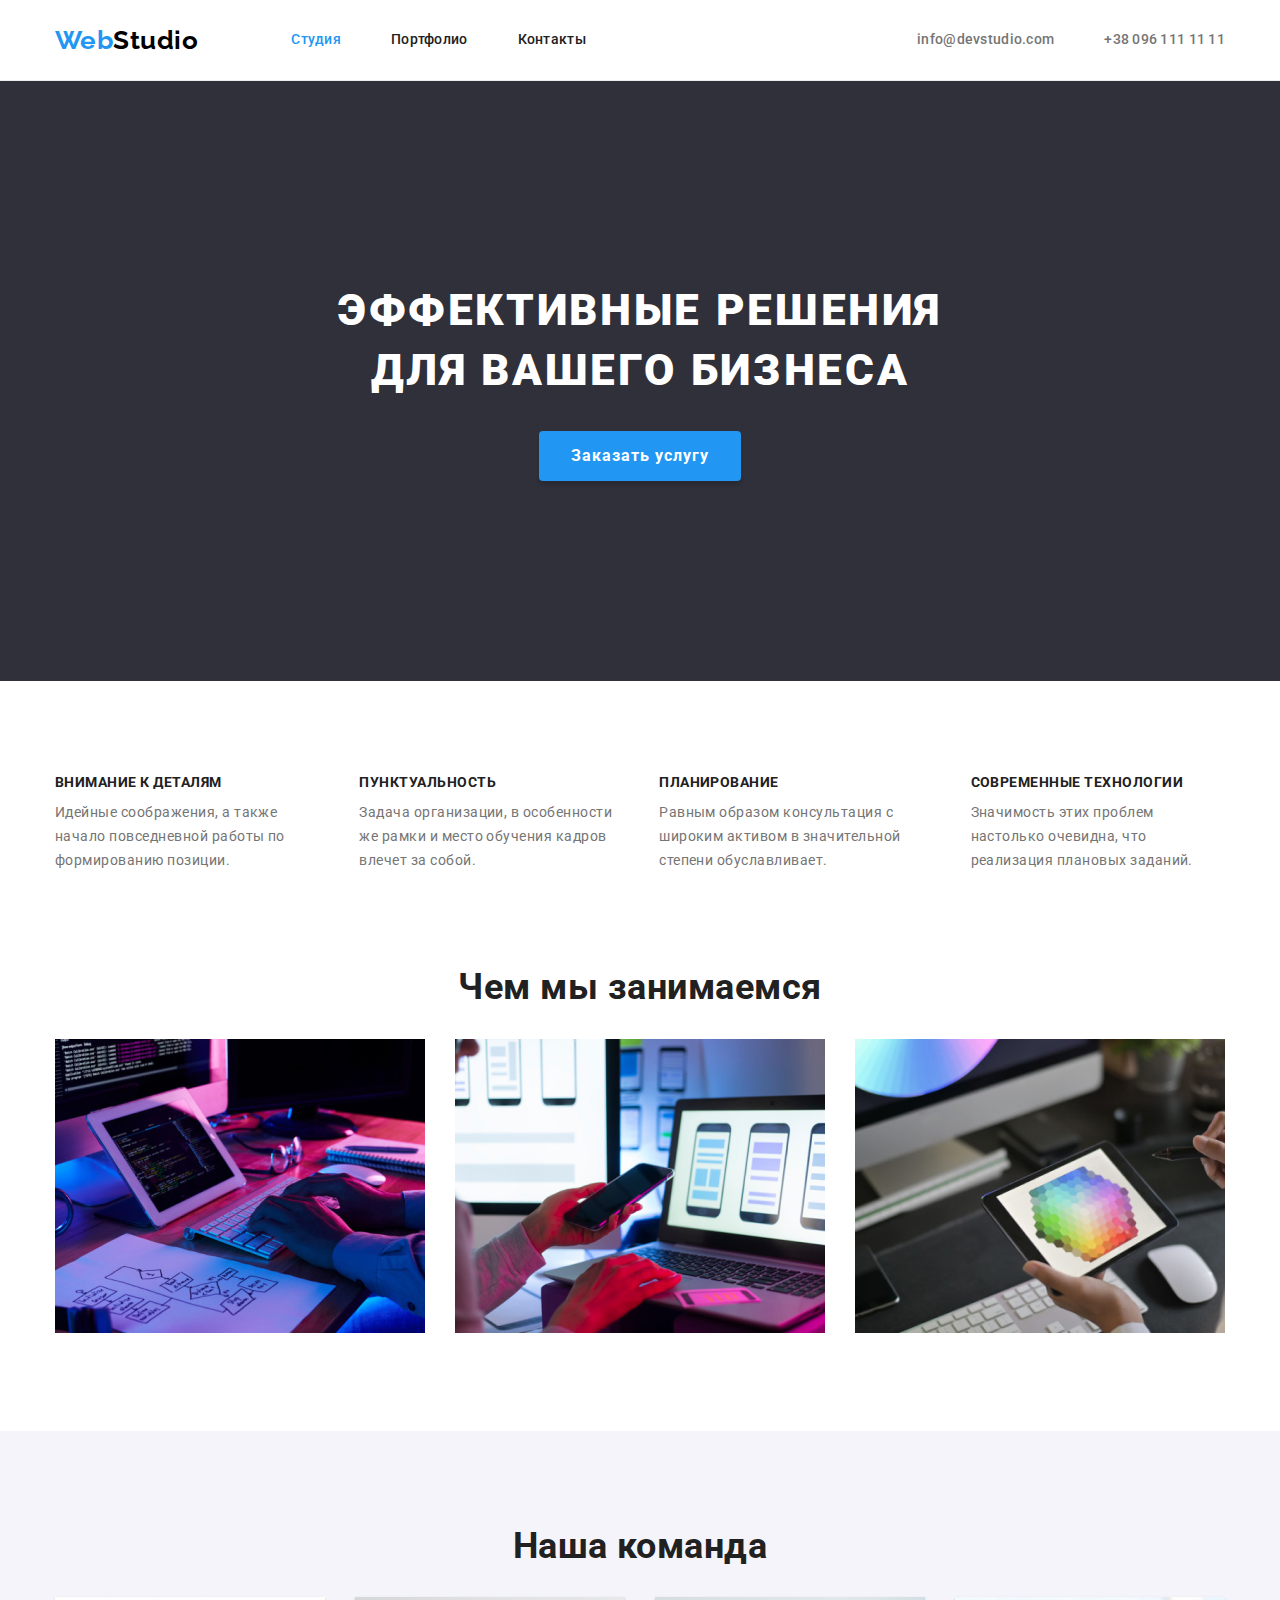
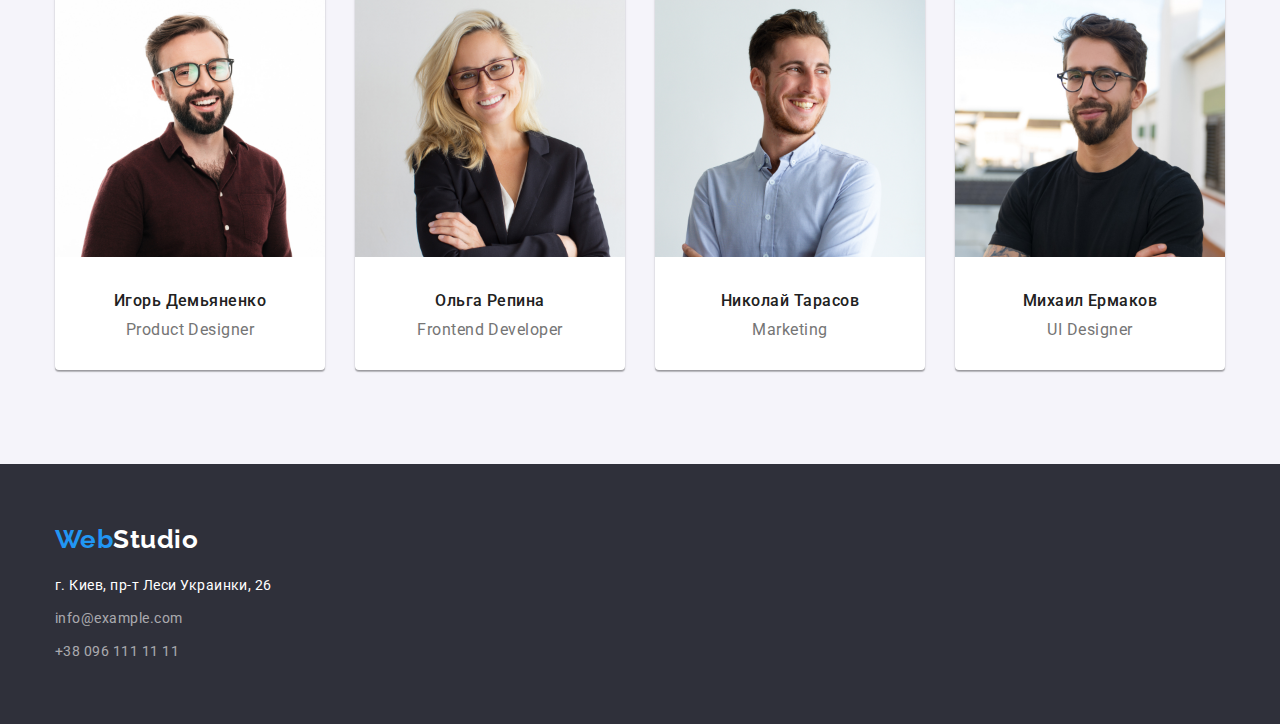
==== index.html @ 1a6f0181 "Initial commit" ====
<!DOCTYPE html>
<html lang="ru">

<head>
    <meta charset="UTF-8">
    <meta http-equiv="X-UA-Compatible" content="IE=edge">
    <meta name="viewport" content="width=device-width, initial-scale=1.0">
    <title>WebStudio</title>
    <link rel="preconnect" href="https://fonts.googleapis.com">
    <link rel="preconnect" href="https://fonts.gstatic.com" crossorigin>
    <link
        href="https://fonts.googleapis.com/css2?family=Raleway:wght@700&family=Roboto:wght@400;500;700;900&display=swap"
        rel="stylesheet">
    <link rel="stylesheet"
        href="https://cdnjs.cloudflare.com/ajax/libs/modern-normalize/1.1.0/modern-normalize.min.css">
    <link rel="stylesheet" href="./css/styles.css">
</head>

<body class="page">
    <!--Шапка-->
    <header class="page-header">
        <div class="container nav">
            <nav class="main-nav">
                <a lang="en" href="./index.html" class="logo"><span class="logo-type">Web</span>Studio</a>
                <ul class="site-nav list">
                    <li class="item"><a href="./index.html" class="site-nav-link current">Студия</a></li>
                    <li class="item"><a href="./portfolio.html" class="site-nav-link">Портфолио</a></li>
                    <li class="item"><a href="" class="site-nav-link">Контакты</a></li>
                </ul>
            </nav>
            <ul class="contacts-nav list">
                <li class="item"><a lang="en" href="mailto:info@devstudio.com" class="contact">info@devstudio.com</a>
                </li>
                <li class="item"><a href="tel:+380961111111" class="contact">+38 096 111 11 11</a></li>
            </ul>
        </div>
    </header>
    <!-- Главный контент -->
    <main>
        <!--Герой-->
        <section class="hero">
            <h1 class="hero-title">Эффективные решения <br>для вашего бизнеса</h1>
            <button type="button" class="button-hero">Заказать услугу</button>
        </section>
        <!--Особенности-->
        <section class="section features">
            <div class="container features">
                <h2 class="section-title" hidden>Особенности</h2>
                <ul class="features-list list">
                    <li class="item">
                        <h3 class="title">Внимание к деталям</h3>
                        <p class="features-text">Идейные соображения, а также начало повседневной работы по формированию
                            позиции.</p>
                    </li>
                    <li class="item">
                        <h3 class="title">Пунктуальность</h3>
                        <p class="features-text">Задача организации, в особенности же рамки и место обучения кадров
                            влечет за собой.</p>
                    </li>
                    <li class="item">
                        <h3 class="title">Планирование</h3>
                        <p class="features-text">Равным образом консультация с широким активом в значительной степени
                            обуславливает.</p>
                    </li>
                    <li class="item">
                        <h3 class="title">Современные технологии</h3>
                        <p class="features-text">Значимость этих проблем настолько очевидна, что реализация плановых
                            заданий.</p>
                    </li>
                </ul>
            </div>
        </section>
        <!--Чем занимаются-->
        <section class="section abilities">
            <div class="container abilities">
                <h2 class="section-title">Чем мы занимаемся</h2>
                <ul class="abilities-list list">
                    <li class="item">
                        <img src="./images/whatwedo/layout.jpg" alt="Верстка" width="370">
                    </li>
                    <li class="item">
                        <img src="./images/whatwedo/styling.jpg" alt="Дизайн" width="370">
                    </li>
                    <li class="item">
                        <img src="./images/whatwedo/decor.jpg" alt="Оформление" width="370">
                    </li>
                </ul>
            </div>
        </section>
        <!--Команда-->
        <section class="section team">
            <div class="container">
                <h2 class="section-title">Наша команда</h2>
                <ul class="team-list list">
                    <li class="item">
                        <img src="./images/team/igor.jpg" alt="Фото Игорь Демьяненко" width="270" class="photo">
                        <div class="item-name">
                            <h3 class="title">Игорь Демьяненко</h3>
                            <p lang="en" class="profession">Product Designer</p>
                        </div>
                    </li>
                    <li class="item">
                        <img src="./images/team/olga.jpg" alt="Фото Ольга Репина" width="270" class="photo">
                        <div class="item-name">
                            <h3 class="title">Ольга Репина</h3>
                            <p lang="en" class="profession">Frontend Developer</p>
                        </div>
                    </li>
                    <li class="item">
                        <img src="./images/team/nikolay.jpg" alt="Фото Николай Тарасов" width="270" class="photo">
                        <div class="item-name">
                            <h3 class="title">Николай Тарасов</h3>
                            <p lang="en" class="profession">Marketing</p>
                        </div>
                    </li>
                    <li class="item">
                        <img src="./images/team/michael.jpg" alt="Фото Михаил Ермаков" width="270" class="photo">
                        <div class="item-name">
                            <h3 class="title">Михаил Ермаков</h3>
                            <p lang="en" class="profession">UI Designer</p>
                        </div>
                    </li>
                </ul>
            </div>
        </section>
    </main>
    <!--Футер-->
    <footer class="footer">
        <div class="container">
            <a lang="en" href="./index.html" class="logo-footer"><span class="logo-type">Web</span>Studio</a>
            <address class="address">
                <ul class="address-list list">
                    <li class="item"><a href="https://goo.gl/maps/7h8aDrKKwfjGKreX9" target="_blank" rel="noopener noreferrer"
                            class="address-nav">г. Киев, пр-т
                            Леси Украинки, 26</a> </li>
                    <li class="item"><a href="mailto:info@devstudio.com" class="contact-footer mail">info@example.com</a> </li>
                    <li class="item"><a href="tel:+380961111111" class="contact-footer">+38 096 111 11 11</a> </li>
                </ul>
            </address>
        </div>
    </footer>
</body>

</html>
---- css/styles.css ----
:root {
    --primary-text-color: #757575;
    --text-title-color: #212121;
    --accent-color: #2196F3;
    --primary-bg-color: #FFFFFF;
}

/* Styles for index.html */

.page {
    background-color: var(--primary-bg-color);
    color: var(--primary-text-color);
    font-family: Roboto, sans-serif;
    letter-spacing: 0.03em;
}

.list {
    list-style: none;
    margin-top: 0;
    margin-bottom: 0;
    padding: 0;
}

/* Page Header */

.container {
    width: 1200px;
    margin: 0 auto;
    padding: 0 15px;
}

/* Logo */

.logo {
    color: #000000;
    font-family: Raleway, sans-serif;
    font-weight: 700;
    font-size: 26px;
    line-height: 1.19;
    text-decoration: none;
}

.logo-type {
    color: var(--accent-color);
}

/* Site-nav */
.page-header {
    border-bottom: 1px solid #ECECEC;
}

.container.nav {
    display: flex;
    align-items: center;
}

.main-nav {
    display: flex;
    align-items: center;
}

.main-nav .logo {
    margin-right: 93px;
}

.site-nav {
    display: flex;
}

.site-nav .item:not(:last-child) {
    margin-right: 50px;
}

.site-nav-link {
    display: block;
    padding-top: 32px;
    padding-bottom: 32px;

    color: var(--text-title-color);
    font-weight: 500;
    font-size: 14px;
    line-height: 1.14;
    letter-spacing: 0.02em;
    text-decoration: none;
}

.site-nav-link:hover,
.site-nav-link:focus {
    color: var(--accent-color);
}

.site-nav-link.current {
    color: var(--accent-color);
}

/* Contacts-nav */
.contacts-nav {
    display: flex;
    margin-left: auto;
}

.contacts-nav .item+.item {
    margin-left: 50px;
}

.contacts-nav .contact {
    display: block;
    padding-top: 32px;
    padding-bottom: 32px;

    color: var(--primary-text-color);
    font-weight: 500;
    font-size: 14px;
    line-height: 1.14;
    letter-spacing: 0.02em;
    text-decoration: none;
}

.contacts-nav .contact:hover,
.contacts-nav .contact:focus {
    color: var(--accent-color);
}

/* Hero */

.hero {
    background-color: #2F303A;
    padding-top: 200px;
    padding-bottom: 200px;
}

.hero-title {
    margin-top: 0;
    margin-bottom: 30px;

    color: #ffffff;
    font-weight: 900;
    font-size: 44px;
    line-height: 1.36;
    text-align: center;
    letter-spacing: 0.06em;
    text-transform: uppercase;
}

.button-hero {
    margin: 0 auto;
    display: inline-block;
    min-width: 200px;
    min-height: 50px;
    border-width: 0;
    border-radius: 4px;
    padding: 10px 32px;

    background: #2196F3;
    color: #FFFFFF;
    box-shadow: 0px 4px 4px rgba(0, 0, 0, 0.15);
    font-family: inherit;
    font-weight: 700;
    font-size: 16px;
    line-height: 1.88;
    display: flex;
    align-items: center;
    text-align: center;
    letter-spacing: 0.06em;
}


.section-title {
    margin-top: 0;
    margin-bottom: 30px;

    color: var(--text-title-color);
    font-weight: 700;
    font-size: 36px;
    line-height: 1.17;
    text-align: center;
}

/* Features */

.section.features {
    padding-top: 94px;
    padding-bottom: 94px;
}
.features-list {
    display: flex;
}

.features-list .item {
    width: calc((100%-90px)/4);
}

.features-list .item:not(:last-child) {
    margin-right: 30px;
}

.features .title {
    margin-top: 0;
    margin-bottom: 10px;

    color: var(--text-title-color);
    font-weight: 700;
    font-size: 14px;
    line-height: 1.14;
    text-transform: uppercase;
}

.features-text {
    margin-top: 0;
    margin-bottom: 0%;

    font-size: 14px;
    line-height: 1.71;
}

/* Abilities */

.section.abilities {
    padding-bottom: 94px;
}
.abilities-list {
    display: flex;
}

.abilities-list .item:not(:last-child) {
    margin-right: 30px;
}

/* Team */

.section.team {
    padding-top: 94px;
    padding-bottom: 94px;
    background-color: #F5F4FA;
}

.team-list {
    display: flex;
}

.team-list .item {
    background-color: var(--primary-bg-color);
    box-shadow: 0px 1px 3px rgba(0, 0, 0, 0.12),
        0px 1px 1px rgba(0, 0, 0, 0.14),
        0px 2px 1px rgba(0, 0, 0, 0.2);
    border-radius: 0px 0px 4px 4px;
}

.team-list .item:not(:last-child) {
    margin-right: 30px;
}

.team-list .item-name {
    display: block;
    padding-top: 30px;
    padding-bottom: 30px;
}
.team-list .title {
    margin-top: 0;
    margin-bottom: 10px;

    color: var(--text-title-color);
    font-weight: 500;
    font-size: 16px;
    line-height: 1.19;
    text-align: center;
}

.team-list .profession {
    margin-top: 0;
    margin-bottom: 0;

    font-size: 16px;
    line-height: 1.19;
    text-align: center;
}

/* Footer */

.footer {
    padding-top: 60px;
    padding-bottom: 60px;
    background-color: #2F303A;
}

.logo-footer {
    display: inline-block;
    margin-bottom: 20px;

    color: #ffffff;
    font-family: Raleway, sans-serif;
    font-weight: 700;
    font-size: 26px;
    line-height: 1.19;
    text-decoration: none;
}

.address {
    font-style: normal;
}

.address-list .item:not(:last-child) {
    margin-bottom: 9px;
}
.address-nav {
    color: #ffffff;
    font-size: 14px;
    line-height: 1.71;
    text-decoration: none;
}

.contact-footer {
    color: rgba(255, 255, 255, 0.6);
    font-size: 14px;
    line-height: 1.71;
    text-decoration: none;
}

.footer .contact-footer:hover,
.footer .contact-footer:focus {
    color: var(--accent-color);
}

/* Styles for portfolio.html */

.portfolio {
    padding-top: 94px;
    padding-bottom: 94px;
}

.filter {
    display: flex;
    margin-bottom: 50px;
    justify-content: center;
}

.filter .item:not(:last-child) {
    margin-right: 8px;
}

.projects {
    display: flex;
    flex-wrap: wrap;
}

.projects .item {
    width: 370px;
    margin-right: 30px;
    margin-bottom: 30px;
}
.projects .item-name {
    padding-left: 24px;
    padding-top: 20px;
    padding-bottom: 20px;
    padding-right: 24px;

    border-bottom: 1px solid #EEEEEE;
    border-left: 1px solid #EEEEEE;
    border-right: 1px solid #EEEEEE;    
}

.projects .item:nth-child(3n) {
    margin-right: 0;
}

.projects .item:nth-last-child(-n+3) {
    margin-bottom: 0;
}

.portfolio-title,
.project-title {
    margin-top: 0;
    margin-bottom: 4px;

    color: var(--text-title-color);
    font-weight: 700;
    font-size: 18px;
    line-height: 2;
    letter-spacing: 0.06em;
    text-decoration: none;
}

.projects-link {
    color: var(--primary-text-color);
    text-decoration: none;
}

.projects-direction {
    margin-top: 0;
    margin-bottom: 0;

    font-size: 16px;
    line-height: 1.88;
}

.button-filter {
    display: inline-block;
    padding: 6px 22px;
    min-height: 38px;
    border-width: 0;
    border-radius: 4px;

    background-color: #F5F4FA;
    color: var(--text-title-color);
    font-family: inherit;
    font-weight: 500;
    font-size: 16px;
    line-height: 1.63;
    text-align: center;
}

.button-filter:hover,
.button-filter:focus,
.button-filter:active {
    background-color: var(--accent-color);
    color: #ffffff;
    box-shadow: 0px 3px 1px rgba(0, 0, 0, 0.1),
        0px 1px 2px rgba(0, 0, 0, 0.08),
        0px 2px 2px rgba(0, 0, 0, 0.12);
}
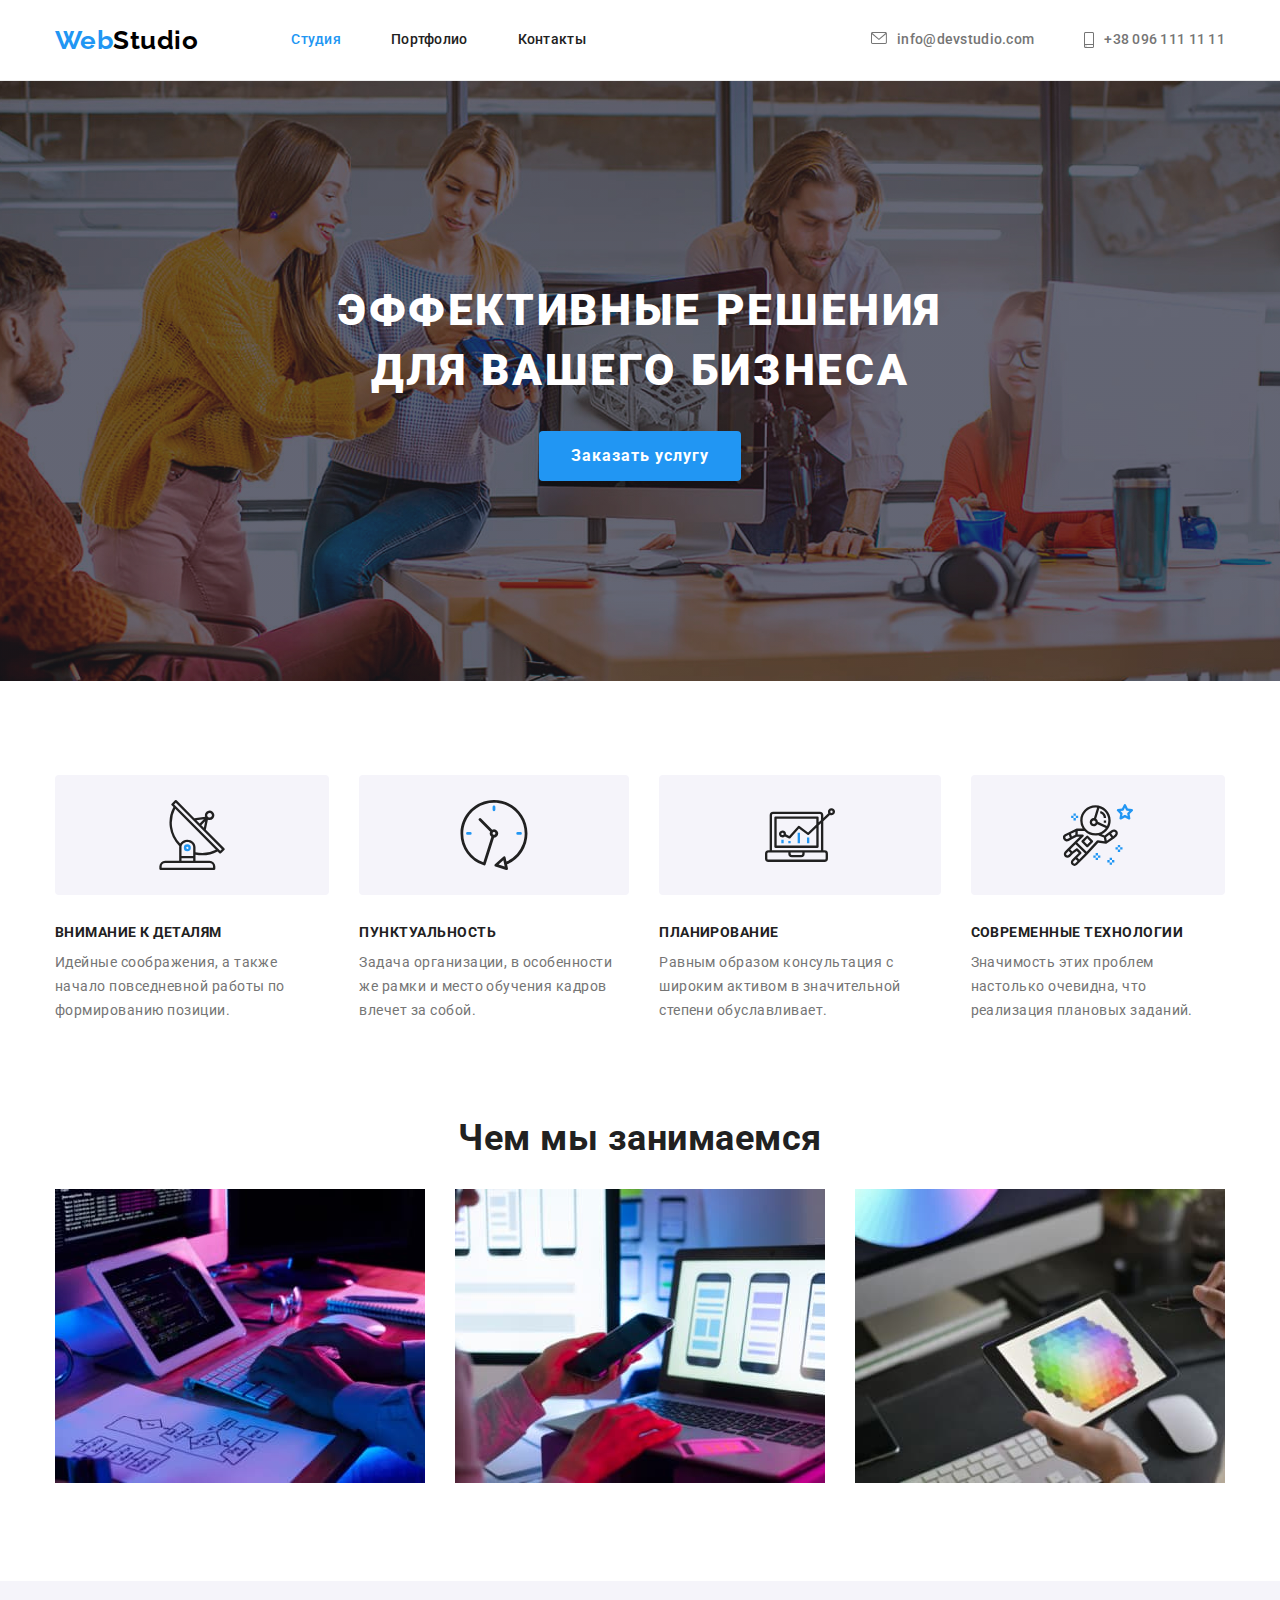
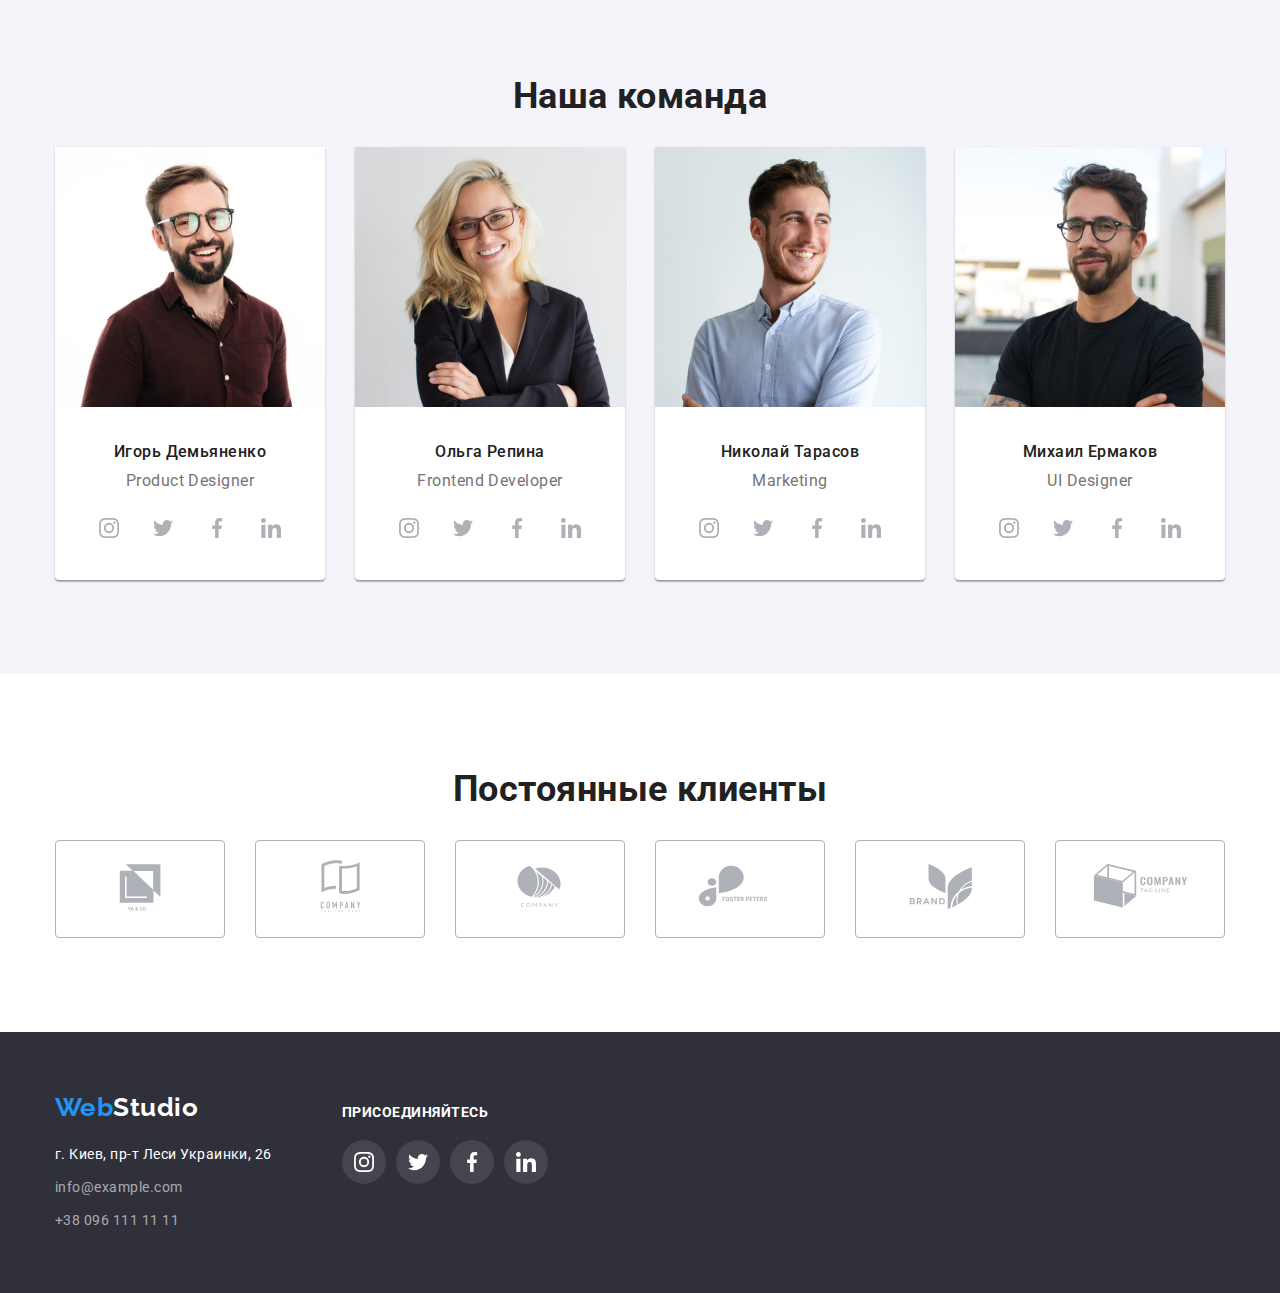
==== commit c80d19cd: "Добавил векторную графику" ====
--- a/index.html
+++ b/index.html
@@ -29,9 +29,20 @@
                 </ul>
             </nav>
             <ul class="contacts-nav list">
-                <li class="item"><a lang="en" href="mailto:info@devstudio.com" class="contact">info@devstudio.com</a>
+                <li class="item">
+                    <a lang="en" href="mailto:info@devstudio.com" class="contact">
+                        <svg class="contact-icon">
+                            <use href="./images/sprite.svg#icon-letter"></use>
+                        </svg>info@devstudio.com
+                    </a>
                 </li>
-                <li class="item"><a href="tel:+380961111111" class="contact">+38 096 111 11 11</a></li>
+                <li class="item">
+                    <a href="tel:+380961111111" class="contact">
+                        <svg class="contact-icon tel">
+                            <use href="./images/sprite.svg#icon-smartphone"></use>
+                        </svg>+38 096 111 11 11
+                    </a>
+                </li>
             </ul>
         </div>
     </header>
@@ -48,21 +59,41 @@
                 <h2 class="section-title" hidden>Особенности</h2>
                 <ul class="features-list list">
                     <li class="item">
+                        <div class="features-icon-bg">
+                            <svg class="icon attention">
+                                <use href="./images/sprite.svg#icon-antenna"></use>
+                            </svg>
+                        </div>
                         <h3 class="title">Внимание к деталям</h3>
                         <p class="features-text">Идейные соображения, а также начало повседневной работы по формированию
                             позиции.</p>
                     </li>
                     <li class="item">
+                        <div class="features-icon-bg">
+                            <svg class="icon punctuality">
+                                <use href="./images/sprite.svg#icon-clock"></use>
+                            </svg>
+                        </div>
                         <h3 class="title">Пунктуальность</h3>
                         <p class="features-text">Задача организации, в особенности же рамки и место обучения кадров
                             влечет за собой.</p>
                     </li>
                     <li class="item">
+                        <div class="features-icon-bg">
+                            <svg class="icon plan">
+                                <use href="./images/sprite.svg#icon-diagram"></use>
+                            </svg>
+                        </div>
                         <h3 class="title">Планирование</h3>
                         <p class="features-text">Равным образом консультация с широким активом в значительной степени
                             обуславливает.</p>
                     </li>
                     <li class="item">
+                        <div class="features-icon-bg">
+                            <svg class="icon technology">
+                                <use href="./images/sprite.svg#icon-astronaut"></use>
+                            </svg>
+                        </div>
                         <h3 class="title">Современные технологии</h3>
                         <p class="features-text">Значимость этих проблем настолько очевидна, что реализация плановых
                             заданий.</p>
@@ -98,6 +129,32 @@
                             <h3 class="title">Игорь Демьяненко</h3>
                             <p lang="en" class="profession">Product Designer</p>
                         </div>
+                        <ul class="social-links list">
+                            <li class="link-item"><a class="link" href="https://www.instagram.com/" target="_blank" rel="noopener noreferrer">
+                                <svg class="link-icon">
+                                    <use href="./images/sprite.svg#icon-instagram"></use>
+                                </svg>
+                                </a>
+                            </li>
+                            <li class="link-item"><a class="link" href="https://twitter.com/" target="_blank" rel="noopener noreferrer">
+                                    <svg class="link-icon">
+                                        <use href="./images/sprite.svg#icon-twitter"></use>
+                                    </svg>
+                                </a>
+                            </li>
+                            <li class="link-item"><a class="link" href="https://facebook.com/" target="_blank" rel="noopener noreferrer">
+                                    <svg class="link-icon">
+                                        <use href="./images/sprite.svg#icon-facebook"></use>
+                                    </svg>
+                                </a>
+                            </li>
+                            <li class="link-item"><a class="link likedin" href="https://www.linkedin.com/" target="_blank" rel="noopener noreferrer">
+                                    <svg class="link-icon">
+                                        <use href="./images/sprite.svg#icon-linkedin"></use>
+                                    </svg>
+                                </a>
+                            </li>
+                        </ul>
                     </li>
                     <li class="item">
                         <img src="./images/team/olga.jpg" alt="Фото Ольга Репина" width="270" class="photo">
@@ -105,6 +162,33 @@
                             <h3 class="title">Ольга Репина</h3>
                             <p lang="en" class="profession">Frontend Developer</p>
                         </div>
+                        <ul class="social-links list">
+                            <li class="link-item"><a class="link" href="https://www.instagram.com/" target="_blank" rel="noopener noreferrer">
+                                    <svg class="link-icon">
+                                        <use href="./images/sprite.svg#icon-instagram"></use>
+                                    </svg>
+                                </a>
+                            </li>
+                            <li class="link-item"><a class="link" href="https://twitter.com/" target="_blank" rel="noopener noreferrer">
+                                    <svg class="link-icon">
+                                        <use href="./images/sprite.svg#icon-twitter"></use>
+                                    </svg>
+                                </a>
+                            </li>
+                            <li class="link-item"><a class="link" href="https://facebook.com/" target="_blank" rel="noopener noreferrer">
+                                    <svg class="link-icon">
+                                        <use href="./images/sprite.svg#icon-facebook"></use>
+                                    </svg>
+                                </a>
+                            </li>
+                            <li class="link-item"><a class="link likedin" href="https://www.linkedin.com/" target="_blank"
+                                    rel="noopener noreferrer">
+                                    <svg class="link-icon">
+                                        <use href="./images/sprite.svg#icon-linkedin"></use>
+                                    </svg>
+                                </a>
+                            </li>
+                        </ul>
                     </li>
                     <li class="item">
                         <img src="./images/team/nikolay.jpg" alt="Фото Николай Тарасов" width="270" class="photo">
@@ -112,6 +196,33 @@
                             <h3 class="title">Николай Тарасов</h3>
                             <p lang="en" class="profession">Marketing</p>
                         </div>
+                        <ul class="social-links list">
+                            <li class="link-item"><a class="link" href="https://www.instagram.com/" target="_blank" rel="noopener noreferrer">
+                                    <svg class="link-icon">
+                                        <use href="./images/sprite.svg#icon-instagram"></use>
+                                    </svg>
+                                </a>
+                            </li>
+                            <li class="link-item"><a class="link" href="https://twitter.com/" target="_blank" rel="noopener noreferrer">
+                                    <svg class="link-icon">
+                                        <use href="./images/sprite.svg#icon-twitter"></use>
+                                    </svg>
+                                </a>
+                            </li>
+                            <li class="link-item"><a class="link" href="https://facebook.com/" target="_blank" rel="noopener noreferrer">
+                                    <svg class="link-icon">
+                                        <use href="./images/sprite.svg#icon-facebook"></use>
+                                    </svg>
+                                </a>
+                            </li>
+                            <li class="link-item"><a class="link likedin" href="https://www.linkedin.com/" target="_blank"
+                                    rel="noopener noreferrer">
+                                    <svg class="link-icon">
+                                        <use href="./images/sprite.svg#icon-linkedin"></use>
+                                    </svg>
+                                </a>
+                            </li>
+                        </ul>
                     </li>
                     <li class="item">
                         <img src="./images/team/michael.jpg" alt="Фото Михаил Ермаков" width="270" class="photo">
@@ -119,6 +230,82 @@
                             <h3 class="title">Михаил Ермаков</h3>
                             <p lang="en" class="profession">UI Designer</p>
                         </div>
+                        <ul class="social-links list">
+                            <li class="link-item"><a class="link" href="https://www.instagram.com/" target="_blank" rel="noopener noreferrer">
+                                    <svg class="link-icon">
+                                        <use href="./images/sprite.svg#icon-instagram"></use>
+                                    </svg>
+                                </a>
+                            </li>
+                            <li class="link-item"><a class="link" href="https://twitter.com/" target="_blank" rel="noopener noreferrer">
+                                    <svg class="link-icon">
+                                        <use href="./images/sprite.svg#icon-twitter"></use>
+                                    </svg>
+                                </a>
+                            </li>
+                            <li class="link-item"><a class="link" href="https://facebook.com/" target="_blank" rel="noopener noreferrer">
+                                    <svg class="link-icon">
+                                        <use href="./images/sprite.svg#icon-facebook"></use>
+                                    </svg>
+                                </a>
+                            </li>
+                            <li class="link-item"><a class="link likedin" href="https://www.linkedin.com/" target="_blank"
+                                    rel="noopener noreferrer">
+                                    <svg class="link-icon">
+                                        <use href="./images/sprite.svg#icon-linkedin"></use>
+                                    </svg>
+                                </a>
+                            </li>
+                        </ul>
+                    </li>
+                </ul>
+            </div>
+        </section>
+        <section class="section clients">
+            <div class="container">
+                <h2 class="section-title">Постоянные клиенты</h2>
+                <ul class="clients-list list">
+                    <li class="client-item">
+                        <a class="client-link" href="">
+                            <svg class="client-icon">
+                                <use href="./images/sprite.svg#icon-company1"></use>
+                            </svg>
+                        </a>
+                    </li>
+                    <li class="client-item">
+                        <a class="client-link" href="">
+                            <svg class="client-icon">
+                                <use href="./images/sprite.svg#icon-company2"></use>
+                            </svg>
+                        </a>
+                    </li>
+                    <li class="client-item">
+                        <a class="client-link" href="">
+                            <svg class="client-icon">
+                                <use href="./images/sprite.svg#icon-company3"></use>
+                            </svg>
+                        </a>
+                    </li>
+                    <li class="client-item">
+                        <a class="client-link" href="">
+                            <svg class="client-icon">
+                                <use href="./images/sprite.svg#icon-company4"></use>
+                            </svg>
+                        </a>
+                    </li>
+                    <li class="client-item">
+                        <a class="client-link" href="">
+                            <svg class="client-icon">
+                                <use href="./images/sprite.svg#icon-company5"></use>
+                            </svg>
+                        </a>
+                    </li>
+                    <li class="client-item">
+                        <a class="client-link" href="">
+                            <svg class="client-icon">
+                                <use href="./images/sprite.svg#icon-company6"></use>
+                            </svg>
+                        </a>
                     </li>
                 </ul>
             </div>
@@ -127,16 +314,51 @@
     <!--Футер-->
     <footer class="footer">
         <div class="container">
-            <a lang="en" href="./index.html" class="logo-footer"><span class="logo-type">Web</span>Studio</a>
-            <address class="address">
-                <ul class="address-list list">
-                    <li class="item"><a href="https://goo.gl/maps/7h8aDrKKwfjGKreX9" target="_blank" rel="noopener noreferrer"
-                            class="address-nav">г. Киев, пр-т
-                            Леси Украинки, 26</a> </li>
-                    <li class="item"><a href="mailto:info@devstudio.com" class="contact-footer mail">info@example.com</a> </li>
-                    <li class="item"><a href="tel:+380961111111" class="contact-footer">+38 096 111 11 11</a> </li>
-                </ul>
-            </address>
+            <div class="footer-adress">
+                <a lang="en" href="./index.html" class="logo-footer"><span class="logo-type">Web</span>Studio</a>
+                <address class="address">
+                    <ul class="address-list list">
+                        <li class="item"><a href="https://goo.gl/maps/7h8aDrKKwfjGKreX9" target="_blank" rel="noopener noreferrer"
+                                class="address-nav">г. Киев, пр-т
+                                Леси Украинки, 26</a> </li>
+                        <li class="item"><a href="mailto:info@devstudio.com" class="contact-footer mail">info@example.com</a> </li>
+                        <li class="item"><a href="tel:+380961111111" class="contact-footer">+38 096 111 11 11</a> </li>
+                    </ul>
+                </address>
+            </div>
+            <div class="social-footer">
+                <h2 class="title">присоединяйтесь</h2>
+                <ul class="link-footer list">
+                    <li class="link-item">
+                        <a class="link" href="https://www.instagram.com/" target="_blank" rel="noopener noreferrer">
+                            <svg class="link-icon">
+                                <use href="./images/sprite.svg#icon-instagram"></use>
+                            </svg>
+                        </a>
+                    </li>
+                    <li class="link-item">
+                        <a class="link" href="https://twitter.com/" target="_blank" rel="noopener noreferrer">
+                            <svg class="link-icon">
+                                <use href="./images/sprite.svg#icon-twitter"></use>
+                            </svg>
+                        </a>
+                    </li>
+                    <li class="link-item">
+                        <a class="link" href="https://facebook.com/" target="_blank" rel="noopener noreferrer">
+                            <svg class="link-icon">
+                                <use href="./images/sprite.svg#icon-facebook"></use>
+                            </svg>
+                        </a>
+                    </li>
+                    <li class="link-item">
+                        <a class="link" href="https://www.linkedin.com/" target="_blank" rel="noopener noreferrer">
+                            <svg class="link-icon">
+                                <use href="./images/sprite.svg#icon-linkedin"></use>
+                            </svg>
+                        </a>
+                    </li>
+                </ul>
+            </div>
         </div>
     </footer>
 </body>
--- a/css/styles.css
+++ b/css/styles.css
@@ -104,7 +104,7 @@
 }
 
 .contacts-nav .contact {
-    display: block;
+    display: flex;
     padding-top: 32px;
     padding-bottom: 32px;
 
@@ -121,12 +121,33 @@
     color: var(--accent-color);
 }
 
+.contact-icon {
+    width: 16px;
+    height: 12px;
+    margin-right: 10px;
+    fill: currentColor;
+}
+.contact-icon.tel {
+    width: 10px;
+    height: 16px;
+}
 /* Hero */
 
 .hero {
-    background-color: #2F303A;
+    max-width: 1600px;
+    height: 600px;
+    margin-left: auto;
+    margin-right: auto;
     padding-top: 200px;
     padding-bottom: 200px;
+
+    background-color: #2F303A;
+    background-image: linear-gradient(to right, 
+        rgba(47, 48, 58, 0.4), rgba(47, 48, 58, 0.4)),
+        url(../images/hero/meeting.jpg);
+    background-repeat: no-repeat;
+    background-size: cover;
+    background-position: center;
 }
 
 .hero-title {
@@ -194,6 +215,23 @@
     margin-right: 30px;
 }
 
+.features-icon-bg {
+    display: block;
+    height: 120px;
+    margin-bottom: 30px;
+    padding-top: 25px;
+    padding-bottom: 25px;
+    text-align: center;
+
+    background-color: #F5F4FA;
+    border-radius: 4px;
+
+}
+
+.features-list .icon {
+    width: 70px;
+    height: 70px;
+}
 .features .title {
     margin-top: 0;
     margin-bottom: 10px;
@@ -253,7 +291,7 @@
 .team-list .item-name {
     display: block;
     padding-top: 30px;
-    padding-bottom: 30px;
+    padding-bottom: 16px;
 }
 .team-list .title {
     margin-top: 0;
@@ -275,6 +313,74 @@
     text-align: center;
 }
 
+.social-links {
+    display: flex;
+    padding-bottom: 30px;
+    justify-content: center;
+}
+.social-links .link {
+    display: flex;
+    width: 44px;
+    height: 44px;
+    border-radius: 50%;
+    color: #AFB1B8;
+}
+.social-links .link-item:not(:last-child) {
+    margin-right: 10px;
+}
+
+.social-links .link:hover {
+    background-color: var(--accent-color);
+    color: var(--primary-bg-color);
+}
+.social-links .link-icon {
+    width: 20px;
+    height: 20px;
+    fill: currentColor;
+    margin: auto;
+}
+
+/* Clients */
+
+.section.clients {
+    padding-top: 94px;
+    padding-bottom: 94px;
+}
+
+.clients-list {
+    display: flex;
+}
+
+.client-link {
+    display: block;
+    width: 170px;
+    padding-left: 32px;
+    padding-top: 16px;
+    padding-bottom: 16px;
+    padding-right: 32px;
+
+    border: 1px solid #AFB1B8;
+    border-radius: 4px;
+    color: #AFB1B8;
+}
+
+.clients-list .client-item:not(:last-child) {
+    margin-right: 30px;
+}
+
+.client-link a {
+    display: block;
+}
+.client-link:hover,
+.client-link:focus {
+    border-color: var(--accent-color);
+    color: var(--accent-color);
+}
+.client-icon {
+    width: 106px;
+    height: 60px;
+    fill: currentColor;
+}
 /* Footer */
 
 .footer {
@@ -282,7 +388,13 @@
     padding-bottom: 60px;
     background-color: #2F303A;
 }
-
+.footer .container {
+    display: flex;
+}
+
+.footer-adress {
+    margin-right: 70px;
+}
 .logo-footer {
     display: inline-block;
     margin-bottom: 20px;
@@ -321,6 +433,48 @@
     color: var(--accent-color);
 }
 
+.social-footer {
+    padding-top: 12px;
+    padding-bottom: 40px;
+}
+.social-footer .title {
+    margin-top: 0;
+    margin-bottom: 20px;
+    font-family: 'Roboto';
+    font-weight: 700;
+    font-size: 14px;
+    line-height: 16px;
+    text-transform: uppercase;
+    
+    color: #FFFFFF;
+}
+.link-footer {
+    display: flex;
+}
+
+.link-footer .link {
+    display: flex;
+    width: 44px;
+    height: 44px;
+    border-radius: 50%;
+    background-color: rgba(255, 255, 255, 0.1);;
+    color: var(--primary-bg-color);
+}
+
+.link-footer .link-item:not(:last-child) {
+    margin-right: 10px;
+}
+
+.link-footer .link:hover,
+.link-footer .link:focus {
+    background-color: var(--accent-color);
+}
+.link-footer .link-icon {
+    width: 20px;
+    height: 20px;
+    fill: currentColor;
+    margin: auto;
+}
 /* Styles for portfolio.html */
 
 .portfolio {
@@ -383,6 +537,16 @@
 .projects-link {
     color: var(--primary-text-color);
     text-decoration: none;
+}
+.projects .photo {
+    display: block;
+}
+
+.projects .item:hover,
+.projects .item:focus {
+    box-shadow: 0px 1px 1px rgba(0, 0, 0, 0.12),
+    0px 4px 4px rgba(0, 0, 0, 0.06),
+    1px 4px 6px rgba(0, 0, 0, 0.16);
 }
 
 .projects-direction {
@@ -407,6 +571,7 @@
     font-size: 16px;
     line-height: 1.63;
     text-align: center;
+    cursor: pointer;
 }
 
 .button-filter:hover,
@@ -417,4 +582,4 @@
     box-shadow: 0px 3px 1px rgba(0, 0, 0, 0.1),
         0px 1px 2px rgba(0, 0, 0, 0.08),
         0px 2px 2px rgba(0, 0, 0, 0.12);
-}+}
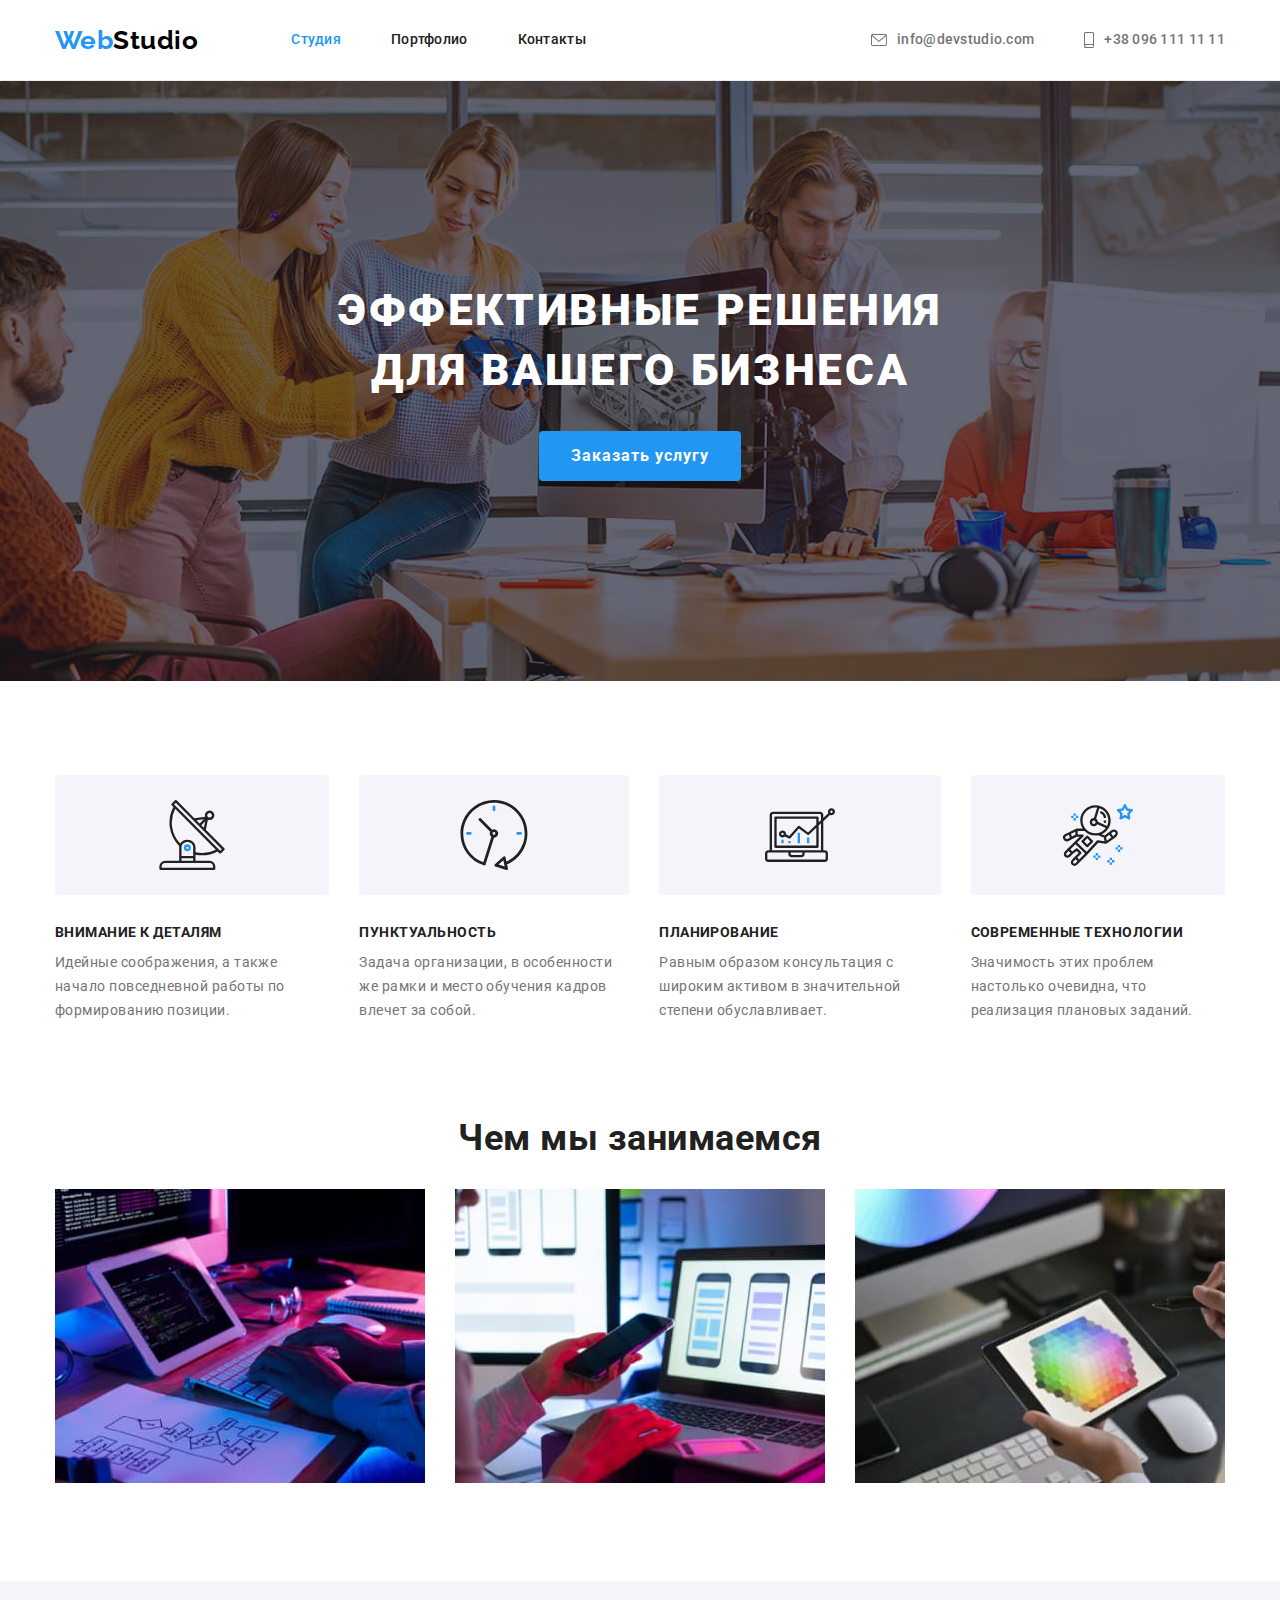
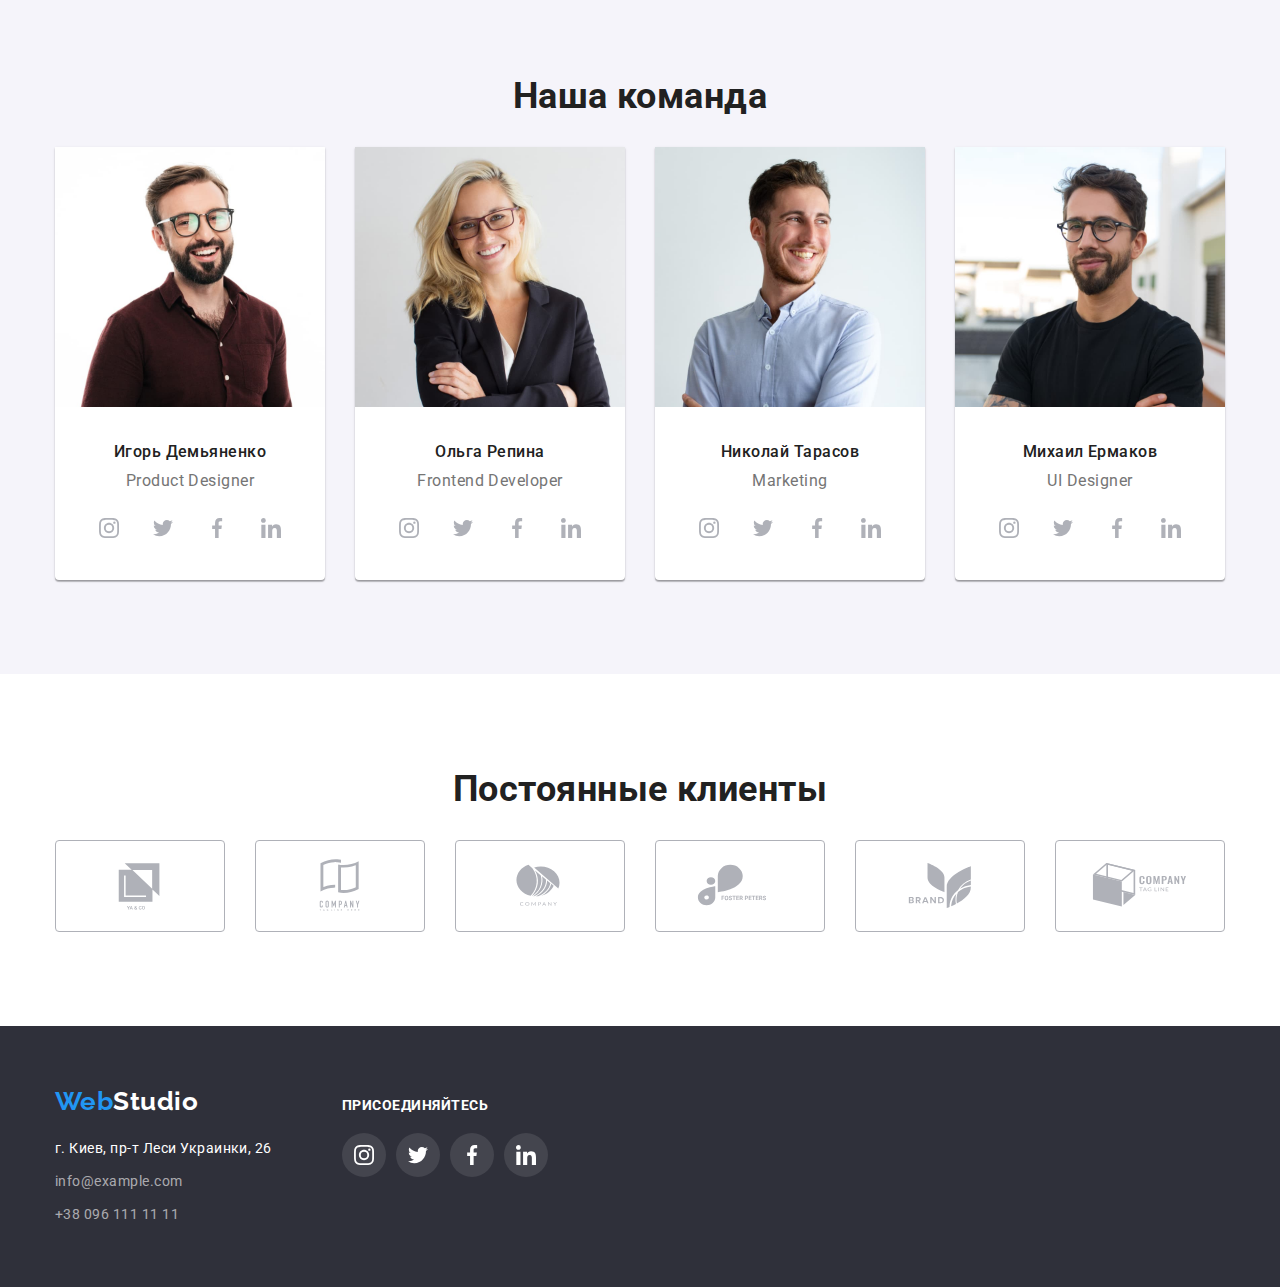
==== commit 5d5c163b: "Внес правки в размещение svg в flex" ====
--- a/index.html
+++ b/index.html
@@ -128,135 +128,136 @@
                         <div class="item-name">
                             <h3 class="title">Игорь Демьяненко</h3>
                             <p lang="en" class="profession">Product Designer</p>
-                        </div>
-                        <ul class="social-links list">
-                            <li class="link-item"><a class="link" href="https://www.instagram.com/" target="_blank" rel="noopener noreferrer">
-                                <svg class="link-icon">
-                                    <use href="./images/sprite.svg#icon-instagram"></use>
-                                </svg>
-                                </a>
-                            </li>
-                            <li class="link-item"><a class="link" href="https://twitter.com/" target="_blank" rel="noopener noreferrer">
-                                    <svg class="link-icon">
-                                        <use href="./images/sprite.svg#icon-twitter"></use>
-                                    </svg>
-                                </a>
-                            </li>
-                            <li class="link-item"><a class="link" href="https://facebook.com/" target="_blank" rel="noopener noreferrer">
-                                    <svg class="link-icon">
-                                        <use href="./images/sprite.svg#icon-facebook"></use>
-                                    </svg>
-                                </a>
-                            </li>
-                            <li class="link-item"><a class="link likedin" href="https://www.linkedin.com/" target="_blank" rel="noopener noreferrer">
-                                    <svg class="link-icon">
-                                        <use href="./images/sprite.svg#icon-linkedin"></use>
-                                    </svg>
-                                </a>
-                            </li>
-                        </ul>
+                            <ul class="social-links list">
+                                <li class="link-item"><a class="link" href="https://www.instagram.com/" target="_blank" rel="noopener noreferrer">
+                                        <svg class="link-icon">
+                                            <use href="./images/sprite.svg#icon-instagram"></use>
+                                        </svg>
+                                    </a>
+                                </li>
+                                <li class="link-item"><a class="link" href="https://twitter.com/" target="_blank" rel="noopener noreferrer">
+                                        <svg class="link-icon">
+                                            <use href="./images/sprite.svg#icon-twitter"></use>
+                                        </svg>
+                                    </a>
+                                </li>
+                                <li class="link-item"><a class="link" href="https://facebook.com/" target="_blank" rel="noopener noreferrer">
+                                        <svg class="link-icon">
+                                            <use href="./images/sprite.svg#icon-facebook"></use>
+                                        </svg>
+                                    </a>
+                                </li>
+                                <li class="link-item"><a class="link likedin" href="https://www.linkedin.com/" target="_blank"
+                                        rel="noopener noreferrer">
+                                        <svg class="link-icon">
+                                            <use href="./images/sprite.svg#icon-linkedin"></use>
+                                        </svg>
+                                    </a>
+                                </li>
+                            </ul>
+                        </div>
                     </li>
                     <li class="item">
                         <img src="./images/team/olga.jpg" alt="Фото Ольга Репина" width="270" class="photo">
                         <div class="item-name">
                             <h3 class="title">Ольга Репина</h3>
                             <p lang="en" class="profession">Frontend Developer</p>
-                        </div>
-                        <ul class="social-links list">
-                            <li class="link-item"><a class="link" href="https://www.instagram.com/" target="_blank" rel="noopener noreferrer">
-                                    <svg class="link-icon">
-                                        <use href="./images/sprite.svg#icon-instagram"></use>
-                                    </svg>
-                                </a>
-                            </li>
-                            <li class="link-item"><a class="link" href="https://twitter.com/" target="_blank" rel="noopener noreferrer">
-                                    <svg class="link-icon">
-                                        <use href="./images/sprite.svg#icon-twitter"></use>
-                                    </svg>
-                                </a>
-                            </li>
-                            <li class="link-item"><a class="link" href="https://facebook.com/" target="_blank" rel="noopener noreferrer">
-                                    <svg class="link-icon">
-                                        <use href="./images/sprite.svg#icon-facebook"></use>
-                                    </svg>
-                                </a>
-                            </li>
-                            <li class="link-item"><a class="link likedin" href="https://www.linkedin.com/" target="_blank"
-                                    rel="noopener noreferrer">
-                                    <svg class="link-icon">
-                                        <use href="./images/sprite.svg#icon-linkedin"></use>
-                                    </svg>
-                                </a>
-                            </li>
-                        </ul>
+                            <ul class="social-links list">
+                                <li class="link-item"><a class="link" href="https://www.instagram.com/" target="_blank" rel="noopener noreferrer">
+                                        <svg class="link-icon">
+                                            <use href="./images/sprite.svg#icon-instagram"></use>
+                                        </svg>
+                                    </a>
+                                </li>
+                                <li class="link-item"><a class="link" href="https://twitter.com/" target="_blank" rel="noopener noreferrer">
+                                        <svg class="link-icon">
+                                            <use href="./images/sprite.svg#icon-twitter"></use>
+                                        </svg>
+                                    </a>
+                                </li>
+                                <li class="link-item"><a class="link" href="https://facebook.com/" target="_blank" rel="noopener noreferrer">
+                                        <svg class="link-icon">
+                                            <use href="./images/sprite.svg#icon-facebook"></use>
+                                        </svg>
+                                    </a>
+                                </li>
+                                <li class="link-item"><a class="link likedin" href="https://www.linkedin.com/" target="_blank"
+                                        rel="noopener noreferrer">
+                                        <svg class="link-icon">
+                                            <use href="./images/sprite.svg#icon-linkedin"></use>
+                                        </svg>
+                                    </a>
+                                </li>
+                            </ul>
+                        </div>
                     </li>
                     <li class="item">
                         <img src="./images/team/nikolay.jpg" alt="Фото Николай Тарасов" width="270" class="photo">
                         <div class="item-name">
                             <h3 class="title">Николай Тарасов</h3>
                             <p lang="en" class="profession">Marketing</p>
-                        </div>
-                        <ul class="social-links list">
-                            <li class="link-item"><a class="link" href="https://www.instagram.com/" target="_blank" rel="noopener noreferrer">
-                                    <svg class="link-icon">
-                                        <use href="./images/sprite.svg#icon-instagram"></use>
-                                    </svg>
-                                </a>
-                            </li>
-                            <li class="link-item"><a class="link" href="https://twitter.com/" target="_blank" rel="noopener noreferrer">
-                                    <svg class="link-icon">
-                                        <use href="./images/sprite.svg#icon-twitter"></use>
-                                    </svg>
-                                </a>
-                            </li>
-                            <li class="link-item"><a class="link" href="https://facebook.com/" target="_blank" rel="noopener noreferrer">
-                                    <svg class="link-icon">
-                                        <use href="./images/sprite.svg#icon-facebook"></use>
-                                    </svg>
-                                </a>
-                            </li>
-                            <li class="link-item"><a class="link likedin" href="https://www.linkedin.com/" target="_blank"
-                                    rel="noopener noreferrer">
-                                    <svg class="link-icon">
-                                        <use href="./images/sprite.svg#icon-linkedin"></use>
-                                    </svg>
-                                </a>
-                            </li>
-                        </ul>
+                            <ul class="social-links list">
+                                <li class="link-item"><a class="link" href="https://www.instagram.com/" target="_blank" rel="noopener noreferrer">
+                                        <svg class="link-icon">
+                                            <use href="./images/sprite.svg#icon-instagram"></use>
+                                        </svg>
+                                    </a>
+                                </li>
+                                <li class="link-item"><a class="link" href="https://twitter.com/" target="_blank" rel="noopener noreferrer">
+                                        <svg class="link-icon">
+                                            <use href="./images/sprite.svg#icon-twitter"></use>
+                                        </svg>
+                                    </a>
+                                </li>
+                                <li class="link-item"><a class="link" href="https://facebook.com/" target="_blank" rel="noopener noreferrer">
+                                        <svg class="link-icon">
+                                            <use href="./images/sprite.svg#icon-facebook"></use>
+                                        </svg>
+                                    </a>
+                                </li>
+                                <li class="link-item"><a class="link likedin" href="https://www.linkedin.com/" target="_blank"
+                                        rel="noopener noreferrer">
+                                        <svg class="link-icon">
+                                            <use href="./images/sprite.svg#icon-linkedin"></use>
+                                        </svg>
+                                    </a>
+                                </li>
+                            </ul>
+                        </div>
                     </li>
                     <li class="item">
                         <img src="./images/team/michael.jpg" alt="Фото Михаил Ермаков" width="270" class="photo">
                         <div class="item-name">
                             <h3 class="title">Михаил Ермаков</h3>
                             <p lang="en" class="profession">UI Designer</p>
-                        </div>
-                        <ul class="social-links list">
-                            <li class="link-item"><a class="link" href="https://www.instagram.com/" target="_blank" rel="noopener noreferrer">
-                                    <svg class="link-icon">
-                                        <use href="./images/sprite.svg#icon-instagram"></use>
-                                    </svg>
-                                </a>
-                            </li>
-                            <li class="link-item"><a class="link" href="https://twitter.com/" target="_blank" rel="noopener noreferrer">
-                                    <svg class="link-icon">
-                                        <use href="./images/sprite.svg#icon-twitter"></use>
-                                    </svg>
-                                </a>
-                            </li>
-                            <li class="link-item"><a class="link" href="https://facebook.com/" target="_blank" rel="noopener noreferrer">
-                                    <svg class="link-icon">
-                                        <use href="./images/sprite.svg#icon-facebook"></use>
-                                    </svg>
-                                </a>
-                            </li>
-                            <li class="link-item"><a class="link likedin" href="https://www.linkedin.com/" target="_blank"
-                                    rel="noopener noreferrer">
-                                    <svg class="link-icon">
-                                        <use href="./images/sprite.svg#icon-linkedin"></use>
-                                    </svg>
-                                </a>
-                            </li>
-                        </ul>
+                            <ul class="social-links list">
+                                <li class="link-item"><a class="link" href="https://www.instagram.com/" target="_blank" rel="noopener noreferrer">
+                                        <svg class="link-icon">
+                                            <use href="./images/sprite.svg#icon-instagram"></use>
+                                        </svg>
+                                    </a>
+                                </li>
+                                <li class="link-item"><a class="link" href="https://twitter.com/" target="_blank" rel="noopener noreferrer">
+                                        <svg class="link-icon">
+                                            <use href="./images/sprite.svg#icon-twitter"></use>
+                                        </svg>
+                                    </a>
+                                </li>
+                                <li class="link-item"><a class="link" href="https://facebook.com/" target="_blank" rel="noopener noreferrer">
+                                        <svg class="link-icon">
+                                            <use href="./images/sprite.svg#icon-facebook"></use>
+                                        </svg>
+                                    </a>
+                                </li>
+                                <li class="link-item"><a class="link likedin" href="https://www.linkedin.com/" target="_blank"
+                                        rel="noopener noreferrer">
+                                        <svg class="link-icon">
+                                            <use href="./images/sprite.svg#icon-linkedin"></use>
+                                        </svg>
+                                    </a>
+                                </li>
+                            </ul>
+                        </div>
                     </li>
                 </ul>
             </div>
--- a/css/styles.css
+++ b/css/styles.css
@@ -107,6 +107,7 @@
     display: flex;
     padding-top: 32px;
     padding-bottom: 32px;
+    align-items: center;
 
     color: var(--primary-text-color);
     font-weight: 500;
@@ -216,12 +217,11 @@
 }
 
 .features-icon-bg {
-    display: block;
+    display: flex;
     height: 120px;
     margin-bottom: 30px;
-    padding-top: 25px;
-    padding-bottom: 25px;
-    text-align: center;
+    justify-content: center;
+    align-items: center;
 
     background-color: #F5F4FA;
     border-radius: 4px;
@@ -291,7 +291,7 @@
 .team-list .item-name {
     display: block;
     padding-top: 30px;
-    padding-bottom: 16px;
+    padding-bottom: 30px;
 }
 .team-list .title {
     margin-top: 0;
@@ -306,7 +306,7 @@
 
 .team-list .profession {
     margin-top: 0;
-    margin-bottom: 0;
+    margin-bottom: 16px;
 
     font-size: 16px;
     line-height: 1.19;
@@ -315,11 +315,12 @@
 
 .social-links {
     display: flex;
-    padding-bottom: 30px;
     justify-content: center;
 }
 .social-links .link {
     display: flex;
+    align-items: center;
+    justify-content: center;
     width: 44px;
     height: 44px;
     border-radius: 50%;
@@ -337,7 +338,6 @@
     width: 20px;
     height: 20px;
     fill: currentColor;
-    margin: auto;
 }
 
 /* Clients */
@@ -352,12 +352,11 @@
 }
 
 .client-link {
-    display: block;
+    display: flex;
     width: 170px;
-    padding-left: 32px;
-    padding-top: 16px;
-    padding-bottom: 16px;
-    padding-right: 32px;
+    height: 92px;
+    justify-content: center;
+    align-items: center;
 
     border: 1px solid #AFB1B8;
     border-radius: 4px;
@@ -390,6 +389,7 @@
 }
 .footer .container {
     display: flex;
+    align-items: baseline;
 }
 
 .footer-adress {
@@ -433,10 +433,6 @@
     color: var(--accent-color);
 }
 
-.social-footer {
-    padding-top: 12px;
-    padding-bottom: 40px;
-}
 .social-footer .title {
     margin-top: 0;
     margin-bottom: 20px;
@@ -454,6 +450,8 @@
 
 .link-footer .link {
     display: flex;
+    align-items: center;
+    justify-content: center;
     width: 44px;
     height: 44px;
     border-radius: 50%;
@@ -473,7 +471,6 @@
     width: 20px;
     height: 20px;
     fill: currentColor;
-    margin: auto;
 }
 /* Styles for portfolio.html */
 
@@ -535,6 +532,7 @@
 }
 
 .projects-link {
+    display: block;
     color: var(--primary-text-color);
     text-decoration: none;
 }
@@ -542,8 +540,8 @@
     display: block;
 }
 
-.projects .item:hover,
-.projects .item:focus {
+.projects-link:hover,
+.projects-link:focus {
     box-shadow: 0px 1px 1px rgba(0, 0, 0, 0.12),
     0px 4px 4px rgba(0, 0, 0, 0.06),
     1px 4px 6px rgba(0, 0, 0, 0.16);
